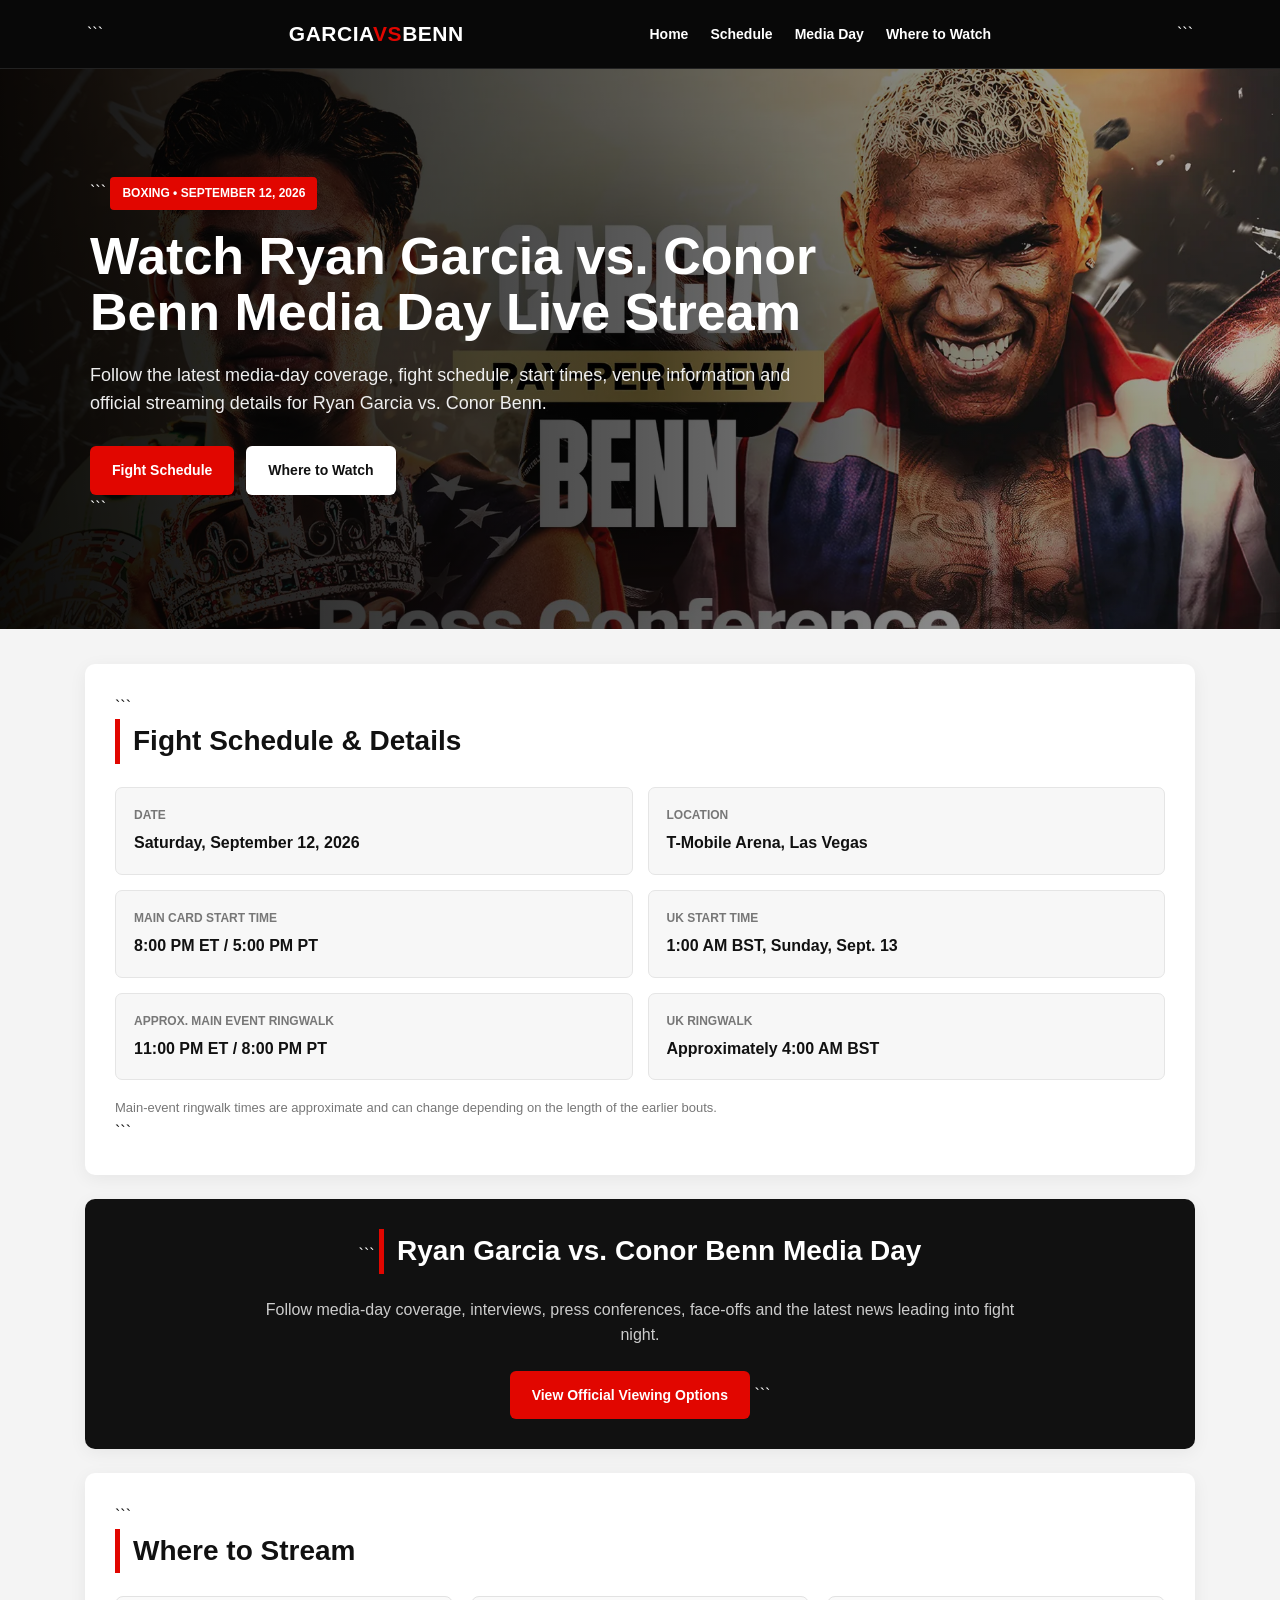
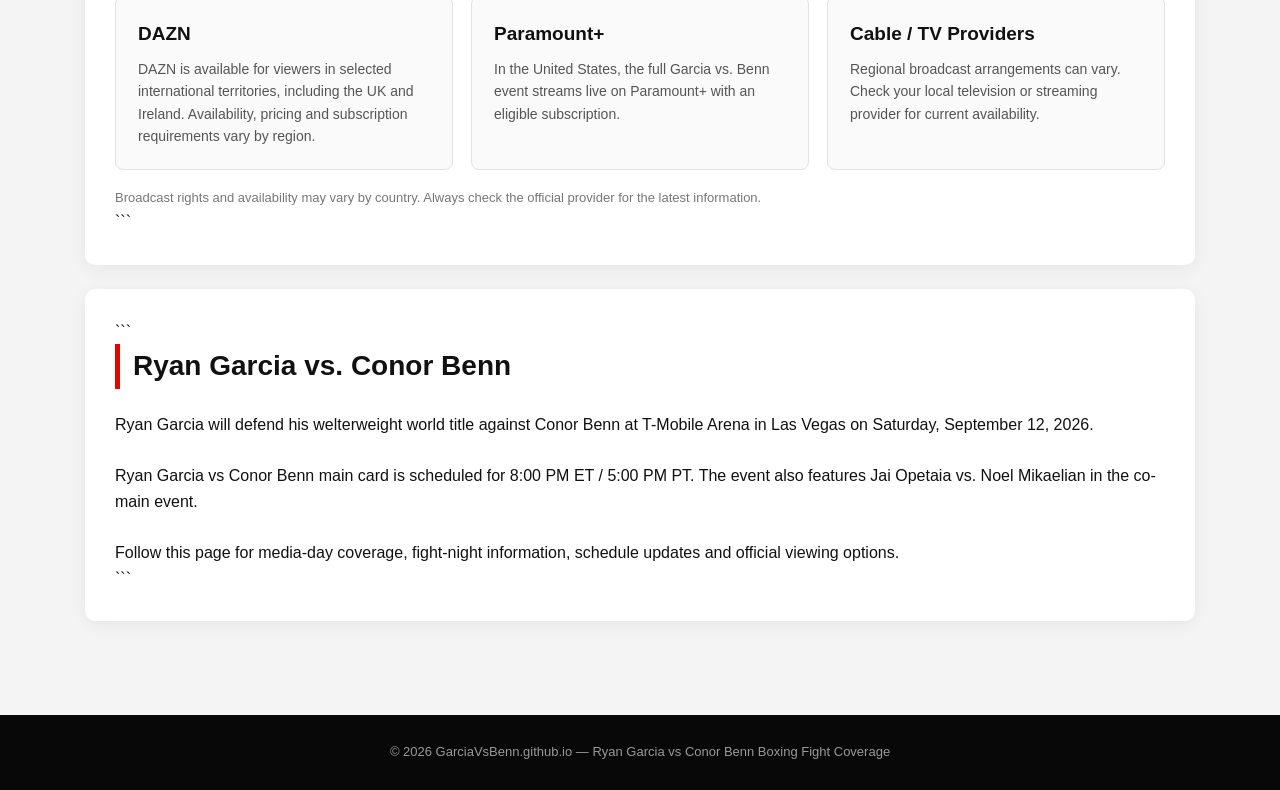
==== index.html @ f3846bcd "Update index.html" ====
<!DOCTYPE html>

<html lang="en">
<head>
  <meta charset="UTF-8">
  <meta name="viewport" content="width=device-width, initial-scale=1.0">

  <title>Watch Ryan Garcia vs. Conor Benn Media Day Live Stream</title>

  <meta name="description" content="Watch Ryan Garcia vs. Conor Benn media day live stream coverage. Get the fight schedule, start time, ringwalk time, venue and official streaming information.">

  <meta name="robots" content="index, follow">

  <style>
    * {
      box-sizing: border-box;
      margin: 0;
      padding: 0;
    }

    html {
      scroll-behavior: smooth;
    }

    body {
      font-family: Arial, Helvetica, sans-serif;
      background: #f4f4f4;
      color: #111;
      line-height: 1.6;
    }

    /* HEADER */

    header {
      background: #080808;
      color: #fff;
      border-bottom: 1px solid #222;
      position: sticky;
      top: 0;
      z-index: 999;
    }

    .nav {
      max-width: 1150px;
      margin: auto;
      padding: 17px 22px;

      display: flex;
      align-items: center;
      justify-content: space-between;
    }

    .logo {
      font-size: 21px;
      font-weight: 900;
      letter-spacing: .5px;
    }

    .logo span {
      color: #e10600;
    }

    nav {
      display: flex;
      gap: 22px;
    }

    nav a {
      color: #fff;
      text-decoration: none;
      font-size: 14px;
      font-weight: 600;
    }

    nav a:hover {
      color: #e10600;
    }

    /* HERO */

    .hero {
      min-height: 560px;
      display: flex;
      align-items: center;

      background:
        linear-gradient(
          90deg,
          rgba(0,0,0,.94),
          rgba(0,0,0,.65),
          rgba(0,0,0,.25)
        ),
        url("images/garcia-vs-benn.jpg")
        center center / cover no-repeat;
    }

    .hero-content {
      width: 1150px;
      max-width: 100%;
      margin: auto;
      padding: 60px 25px;
      color: white;
    }

    .badge {
      display: inline-block;
      background: #e10600;
      padding: 7px 12px;
      border-radius: 4px;
      font-size: 12px;
      font-weight: 800;
      text-transform: uppercase;
      margin-bottom: 18px;
    }

    .hero h1 {
      max-width: 850px;
      font-size: 52px;
      line-height: 1.08;
      margin-bottom: 20px;
    }

    .hero p {
      max-width: 720px;
      color: #eee;
      font-size: 18px;
      margin-bottom: 28px;
    }

    .buttons {
      display: flex;
      gap: 12px;
      flex-wrap: wrap;
    }

    .btn {
      display: inline-block;
      padding: 13px 22px;
      border-radius: 6px;
      text-decoration: none;
      font-weight: 700;
      font-size: 14px;
    }

    .btn-red {
      background: #e10600;
      color: #fff;
    }

    .btn-red:hover {
      background: #b90000;
    }

    .btn-white {
      background: #fff;
      color: #111;
    }

    .btn-white:hover {
      background: #ddd;
    }

    /* CONTAINER */

    .container {
      max-width: 1150px;
      margin: auto;
      padding: 35px 20px 70px;
    }

    .card {
      background: #fff;
      border-radius: 10px;
      padding: 30px;
      margin-bottom: 24px;
      box-shadow: 0 4px 18px rgba(0,0,0,.06);
    }

    .title {
      font-size: 28px;
      margin-bottom: 23px;
      border-left: 5px solid #e10600;
      padding-left: 13px;
    }

    /* DETAILS */

    .details {
      display: grid;
      grid-template-columns: repeat(2, 1fr);
      gap: 15px;
    }

    .detail {
      background: #f7f7f7;
      border: 1px solid #e5e5e5;
      border-radius: 7px;
      padding: 18px;
    }

    .label {
      display: block;
      color: #777;
      font-size: 12px;
      font-weight: 700;
      text-transform: uppercase;
      margin-bottom: 5px;
    }

    .value {
      font-size: 16px;
      font-weight: 700;
    }

    .note {
      color: #777;
      font-size: 13px;
      margin-top: 18px;
    }

    /* MEDIA DAY */

    .media {
      background: #111;
      color: #fff;
      text-align: center;
    }

    .media .title {
      display: inline-block;
      text-align: left;
    }

    .media p {
      max-width: 760px;
      margin: 0 auto 23px;
      color: #ccc;
    }

    /* STREAMING */

    .stream-grid {
      display: grid;
      grid-template-columns: repeat(3, 1fr);
      gap: 18px;
    }

    .stream {
      border: 1px solid #e2e2e2;
      border-radius: 8px;
      padding: 22px;
      background: #fafafa;
    }

    .stream h3 {
      font-size: 19px;
      margin-bottom: 8px;
    }

    .stream p {
      color: #555;
      font-size: 14px;
    }

    /* IMAGE OPTION */

    .image-option {
      background: #fafafa;
      border: 1px dashed #bbb;
      text-align: center;
    }

    .image-option p {
      color: #666;
      margin-bottom: 15px;
    }

    .image-preview {
      max-width: 100%;
      max-height: 350px;
      margin: 20px auto 0;
      display: none;
      border-radius: 8px;
    }

    input[type="file"] {
      padding: 10px;
      max-width: 100%;
    }

    /* FOOTER */

    footer {
      background: #080808;
      color: #999;
      text-align: center;
      padding: 27px 20px;
      font-size: 13px;
    }

    /* MOBILE */

    @media (max-width: 800px) {

      .nav {
        flex-direction: column;
        gap: 12px;
      }

      nav {
        flex-wrap: wrap;
        justify-content: center;
        gap: 14px;
      }

      .hero {
        min-height: 500px;
      }

      .hero h1 {
        font-size: 39px;
      }

      .hero p {
        font-size: 16px;
      }

      .details,
      .stream-grid {
        grid-template-columns: 1fr;
      }
    }

    @media (max-width: 480px) {

      .hero h1 {
        font-size: 32px;
      }

      .hero-content {
        padding: 45px 20px;
      }

      .card {
        padding: 22px;
      }

      .btn {
        width: 100%;
        text-align: center;
      }
    }

  </style>

</head>

<body>

<!-- HEADER -->

<header>
  <div class="nav">

```
<div class="logo">
  GARCIA<span>VS</span>BENN
</div>

<nav>
  <a href="#home">Home</a>
  <a href="#schedule">Schedule</a>
  <a href="#media">Media Day</a>
  <a href="#stream">Where to Watch</a>
</nav>
```

  </div>
</header>

<!-- HERO -->

<section class="hero" id="home">

  <div class="hero-content">

```
<span class="badge">
  Boxing • September 12, 2026
</span>

<h1>
  Watch Ryan Garcia vs. Conor Benn
  Media Day Live Stream
</h1>

<p>
  Follow the latest media-day coverage, fight schedule,
  start times, venue information and official streaming
  details for Ryan Garcia vs. Conor Benn.
</p>

<div class="buttons">

  <a href="#schedule" class="btn btn-red">
    Fight Schedule
  </a>

  <a href="#stream" class="btn btn-white">
    Where to Watch
  </a>

</div>
```

  </div>

</section>

<main class="container">

  <!-- FIGHT SCHEDULE -->

  <section class="card" id="schedule">

```
<h2 class="title">
  Fight Schedule &amp; Details
</h2>

<div class="details">

  <div class="detail">
    <span class="label">Date</span>
    <span class="value">
      Saturday, September 12, 2026
    </span>
  </div>

  <div class="detail">
    <span class="label">Location</span>
    <span class="value">
      T-Mobile Arena, Las Vegas
    </span>
  </div>

  <div class="detail">
    <span class="label">Main Card Start Time</span>
    <span class="value">
      8:00 PM ET / 5:00 PM PT
    </span>
  </div>

  <div class="detail">
    <span class="label">UK Start Time</span>
    <span class="value">
      1:00 AM BST, Sunday, Sept. 13
    </span>
  </div>

  <div class="detail">
    <span class="label">Approx. Main Event Ringwalk</span>
    <span class="value">
      11:00 PM ET / 8:00 PM PT
    </span>
  </div>

  <div class="detail">
    <span class="label">UK Ringwalk</span>
    <span class="value">
      Approximately 4:00 AM BST
    </span>
  </div>

</div>

<p class="note">
  Main-event ringwalk times are approximate and can change
  depending on the length of the earlier bouts.
</p>
```

  </section>

  <!-- MEDIA DAY -->

  <section class="card media" id="media">

```
<h2 class="title">
  Ryan Garcia vs. Conor Benn Media Day
</h2>

<p>
  Follow media-day coverage, interviews, press conferences,
  face-offs and the latest news leading into fight night.
</p>

<a href="#stream" class="btn btn-red">
  View Official Viewing Options
</a>
```

  </section>


  <!-- STREAMING -->

  <section class="card" id="stream">

```
<h2 class="title">
  Where to Stream
</h2>

<div class="stream-grid">

  <div class="stream">

    <h3>DAZN</h3>

    <p>
      DAZN is available for viewers in selected international
      territories, including the UK and Ireland. Availability,
      pricing and subscription requirements vary by region.
    </p>

  </div>


  <div class="stream">

    <h3>Paramount+</h3>

    <p>
      In the United States, the full Garcia vs. Benn event
      streams live on Paramount+ with an eligible subscription.
    </p>

  </div>


  <div class="stream">

    <h3>Cable / TV Providers</h3>

    <p>
      Regional broadcast arrangements can vary. Check your
      local television or streaming provider for current
      availability.
    </p>

  </div>

</div>

<p class="note">
  Broadcast rights and availability may vary by country.
  Always check the official provider for the latest information.
</p>
```

  </section>

  <!-- ABOUT -->

  <section class="card">

```
<h2 class="title">
  Ryan Garcia vs. Conor Benn
</h2>

<p>
  Ryan Garcia will defend his welterweight world title against
  Conor Benn at T-Mobile Arena in Las Vegas on Saturday,
  September 12, 2026.
</p>

<br>

<p>
  Ryan Garcia vs Conor Benn main card is scheduled for 8:00 PM ET / 5:00 PM PT.
  The event also features Jai Opetaia vs. Noel Mikaelian
  in the co-main event.
</p>

<br>

<p>
  Follow this page for media-day coverage, fight-night
  information, schedule updates and official viewing options.
</p>
```

  </section>

</main>

<!-- FOOTER -->

<footer>
  © 2026 GarciaVsBenn.github.io — Ryan Garcia vs Conor Benn Boxing Fight Coverage
</footer>

<script>
  const imageUpload = document.getElementById("imageUpload");
  const imagePreview = document.getElementById("imagePreview");

  imageUpload.addEventListener("change", function () {

    const file = this.files[0];

    if (!file) {
      imagePreview.style.display = "none";
      return;
    }

    const reader = new FileReader();

    reader.onload = function (event) {
      imagePreview.src = event.target.result;
      imagePreview.style.display = "block";
    };

    reader.readAsDataURL(file);

  });
</script>

</body>
</html>
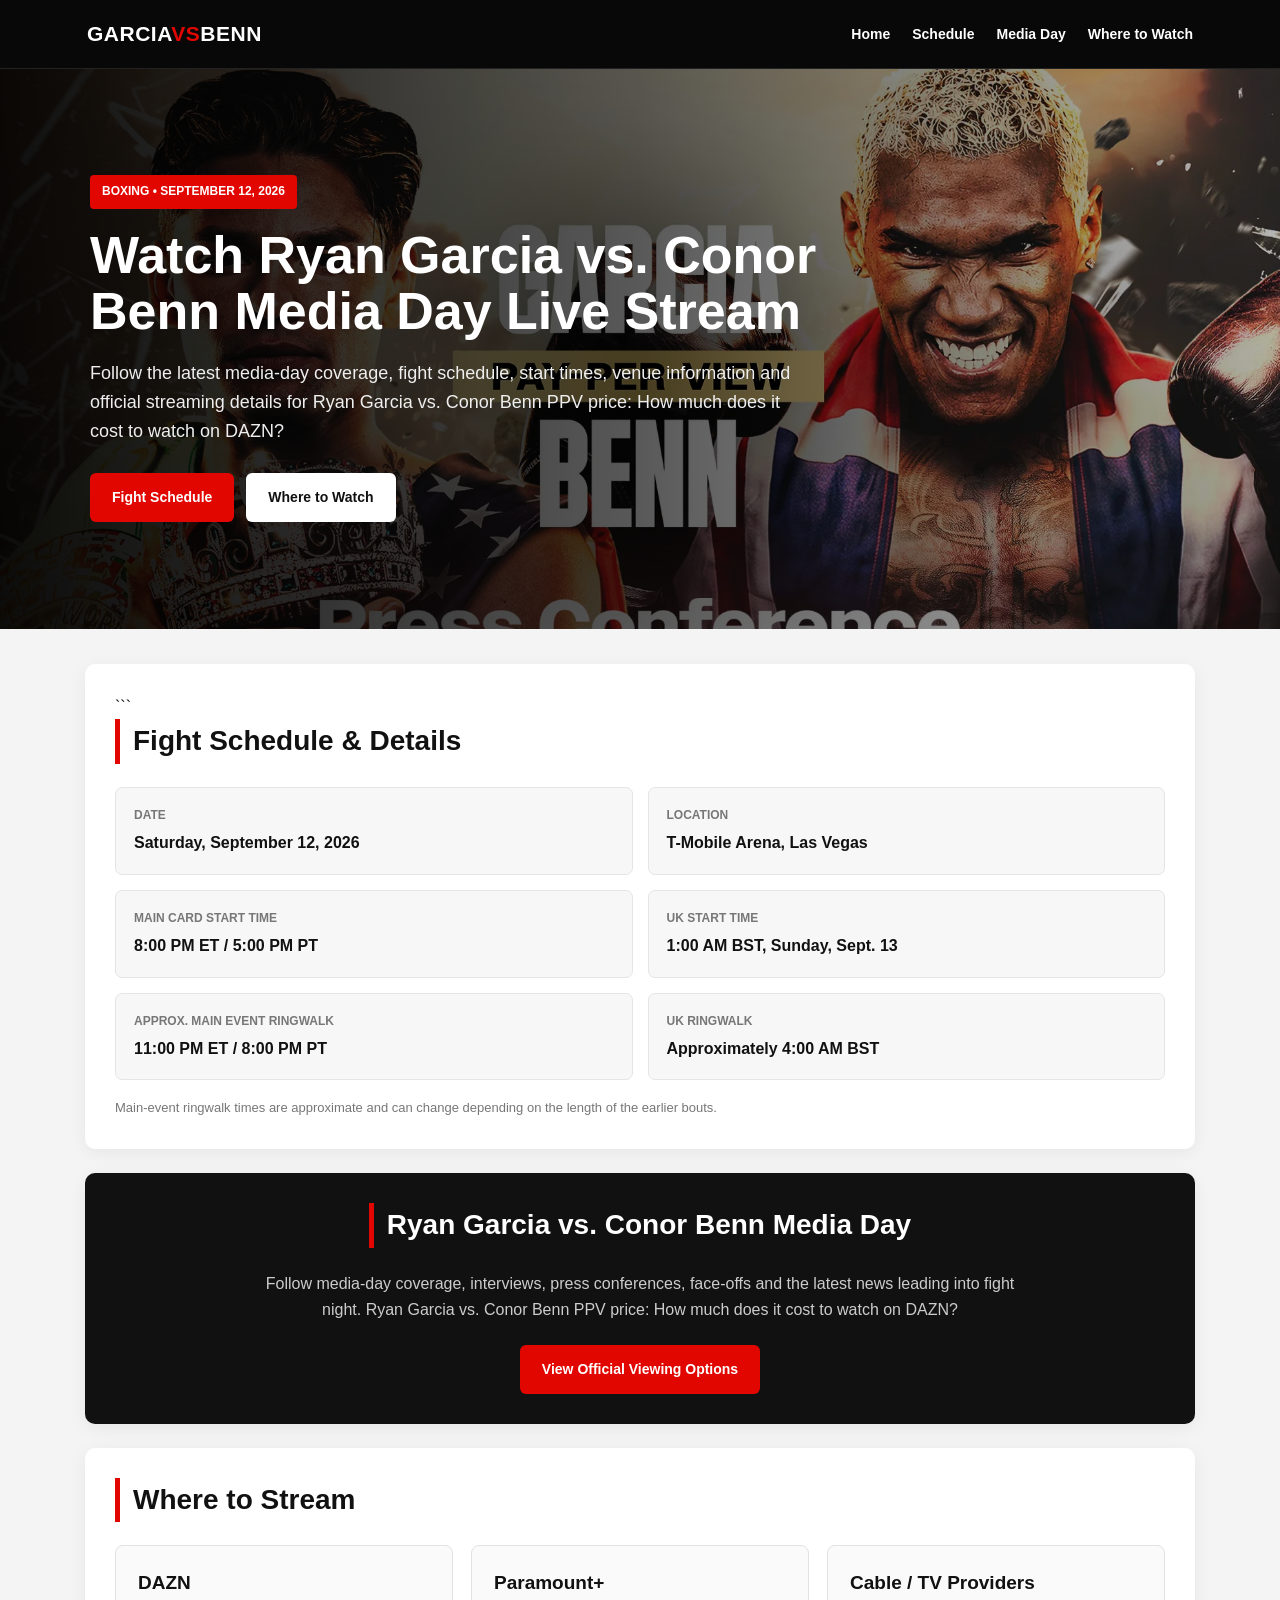
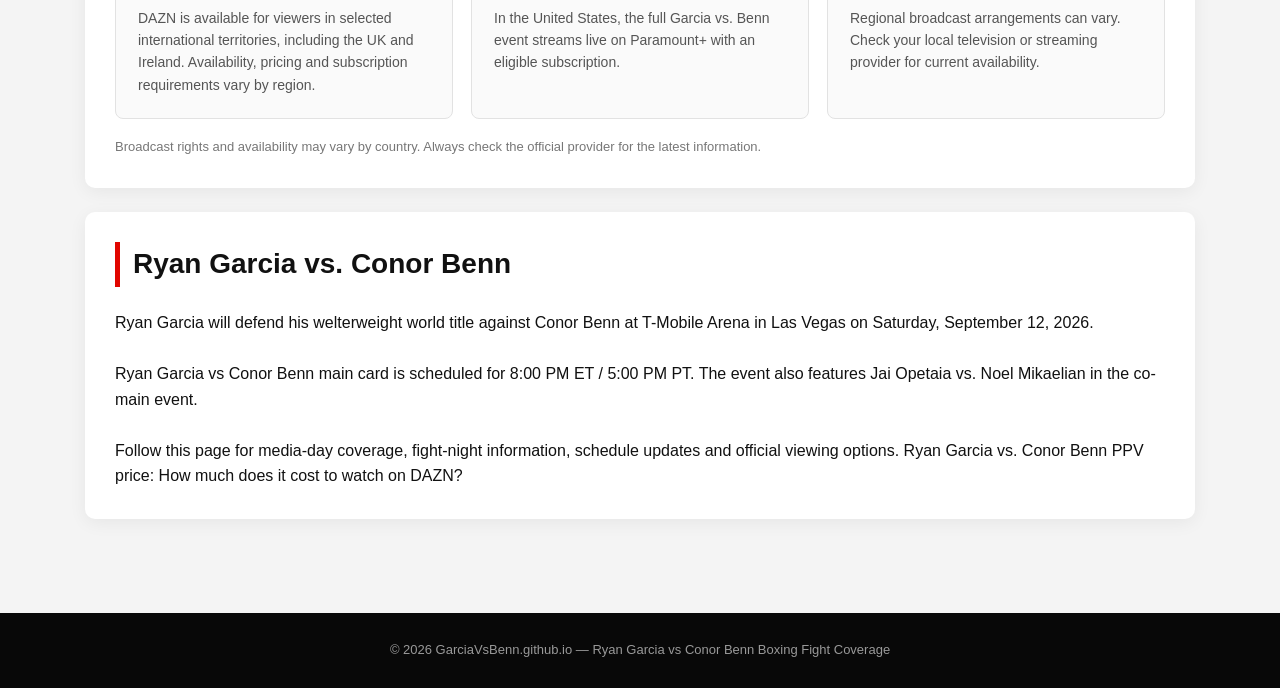
==== commit e8ab237a: "Update index.html" ====
--- a/index.html
+++ b/index.html
@@ -362,7 +362,7 @@
 <header>
   <div class="nav">
 
-```
+
 <div class="logo">
   GARCIA<span>VS</span>BENN
 </div>
@@ -373,7 +373,7 @@
   <a href="#media">Media Day</a>
   <a href="#stream">Where to Watch</a>
 </nav>
-```
+
 
   </div>
 </header>
@@ -384,7 +384,7 @@
 
   <div class="hero-content">
 
-```
+
 <span class="badge">
   Boxing • September 12, 2026
 </span>
@@ -397,7 +397,7 @@
 <p>
   Follow the latest media-day coverage, fight schedule,
   start times, venue information and official streaming
-  details for Ryan Garcia vs. Conor Benn.
+  details for Ryan Garcia vs. Conor Benn PPV price: How much does it cost to watch on DAZN?
 </p>
 
 <div class="buttons">
@@ -411,7 +411,7 @@
   </a>
 
 </div>
-```
+
 
   </div>
 
@@ -478,7 +478,7 @@
   Main-event ringwalk times are approximate and can change
   depending on the length of the earlier bouts.
 </p>
-```
+
 
   </section>
 
@@ -486,20 +486,23 @@
 
   <section class="card media" id="media">
 
-```
+
 <h2 class="title">
   Ryan Garcia vs. Conor Benn Media Day
 </h2>
 
 <p>
   Follow media-day coverage, interviews, press conferences,
-  face-offs and the latest news leading into fight night.
+  face-offs and the latest news leading into fight night. Ryan Garcia vs. Conor Benn PPV price: How much does it cost to watch on DAZN?
 </p>
 
-<a href="#stream" class="btn btn-red">
+<a href="https://boxingstreamstoday.blogspot.com/2026/09/garcia-vs-benn.html"
+   class="btn btn-red"
+   target="_blank"
+   rel="noopener noreferrer">
   View Official Viewing Options
 </a>
-```
+
 
   </section>
 
@@ -508,7 +511,7 @@
 
   <section class="card" id="stream">
 
-```
+
 <h2 class="title">
   Where to Stream
 </h2>
@@ -558,7 +561,7 @@
   Broadcast rights and availability may vary by country.
   Always check the official provider for the latest information.
 </p>
-```
+
 
   </section>
 
@@ -566,7 +569,7 @@
 
   <section class="card">
 
-```
+
 <h2 class="title">
   Ryan Garcia vs. Conor Benn
 </h2>
@@ -589,9 +592,9 @@
 
 <p>
   Follow this page for media-day coverage, fight-night
-  information, schedule updates and official viewing options.
+  information, schedule updates and official viewing options. Ryan Garcia vs. Conor Benn PPV price: How much does it cost to watch on DAZN?
 </p>
-```
+
 
   </section>
 
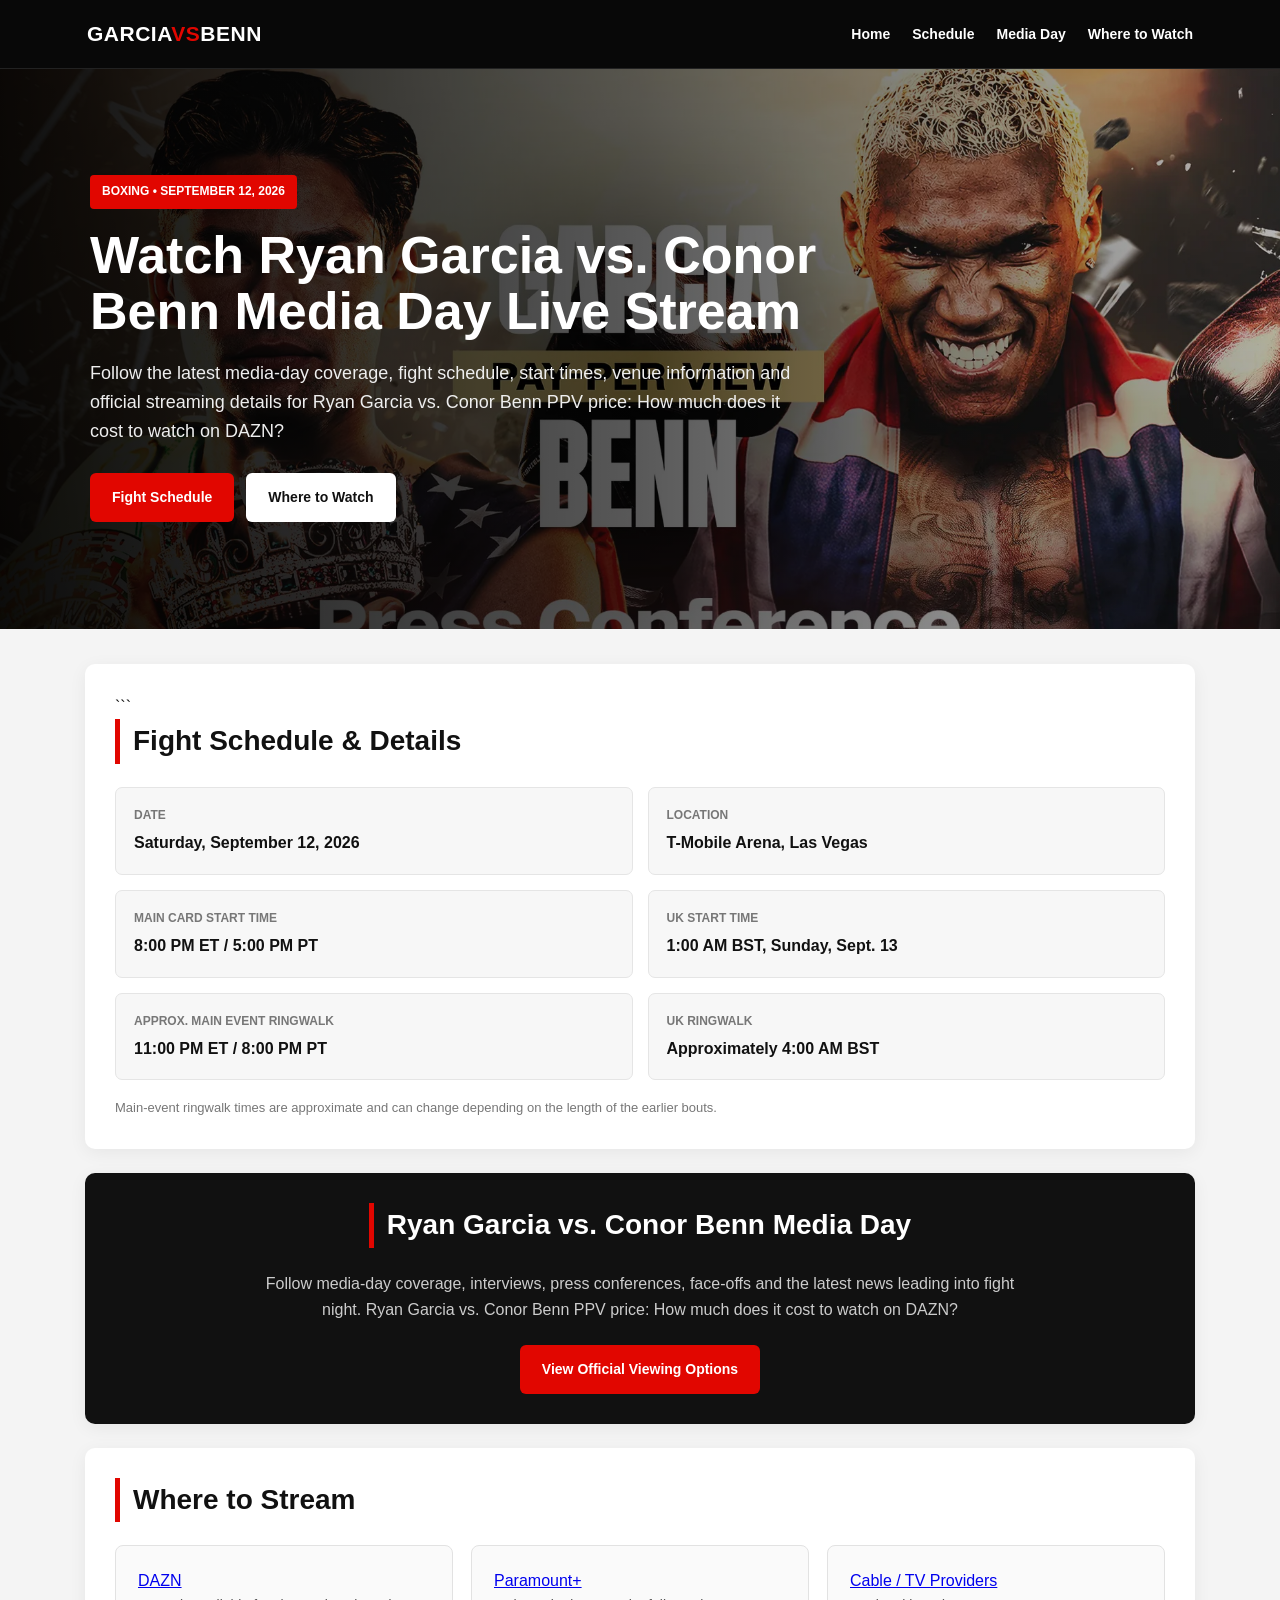
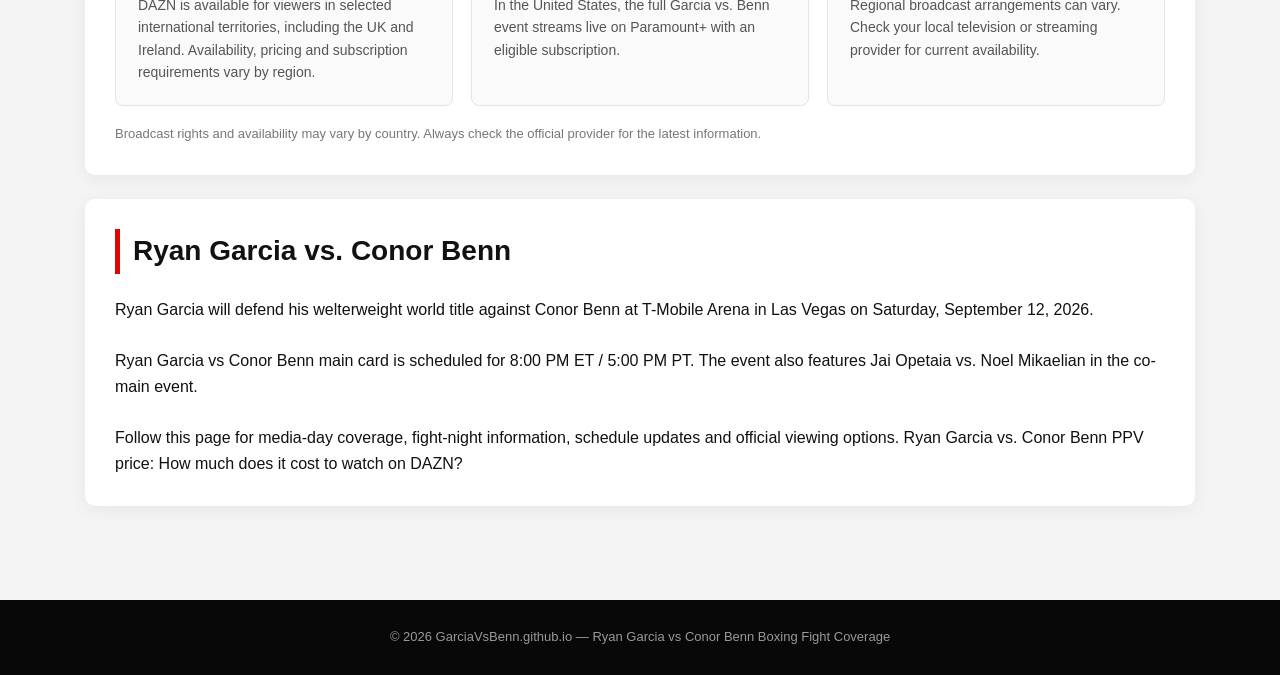
==== commit d43f5d71: "Update index.html" ====
--- a/index.html
+++ b/index.html
@@ -6,6 +6,9 @@
   <meta name="viewport" content="width=device-width, initial-scale=1.0">
 
   <title>Watch Ryan Garcia vs. Conor Benn Media Day Live Stream</title>
+
+  <!-- Site Icon / Favicon -->
+  <link rel="icon" type="image/png" href="images/favicon.png">
 
   <meta name="description" content="Watch Ryan Garcia vs. Conor Benn media day live stream coverage. Get the fight schedule, start time, ringwalk time, venue and official streaming information.">
 
@@ -368,10 +371,10 @@
 </div>
 
 <nav>
-  <a href="#home">Home</a>
-  <a href="#schedule">Schedule</a>
-  <a href="#media">Media Day</a>
-  <a href="#stream">Where to Watch</a>
+  <a href="https://boxingstreamstoday.blogspot.com/2026/09/garcia-vs-benn.html">Home</a>
+  <a href="https://boxingstreamstoday.blogspot.com/2026/09/garcia-vs-benn.html">Schedule</a>
+  <a href="https://boxingstreamstoday.blogspot.com/2026/09/garcia-vs-benn.html">Media Day</a>
+  <a href="https://boxingstreamstoday.blogspot.com/2026/09/garcia-vs-benn.html">Where to Watch</a>
 </nav>
 
 
@@ -402,11 +405,11 @@
 
 <div class="buttons">
 
-  <a href="#schedule" class="btn btn-red">
+  <a href="https://boxingstreamstoday.blogspot.com/2026/09/garcia-vs-benn.html" class="btn btn-red">
     Fight Schedule
   </a>
 
-  <a href="#stream" class="btn btn-white">
+  <a href="https://boxingstreamstoday.blogspot.com/2026/09/garcia-vs-benn.html" class="btn btn-white">
     Where to Watch
   </a>
 
@@ -520,7 +523,7 @@
 
   <div class="stream">
 
-    <h3>DAZN</h3>
+  <a href="https://boxingstreamstoday.blogspot.com/2026/09/garcia-vs-benn.html"<h3>DAZN</h3></a>
 
     <p>
       DAZN is available for viewers in selected international
@@ -533,7 +536,7 @@
 
   <div class="stream">
 
-    <h3>Paramount+</h3>
+    <a href="https://boxingstreamstoday.blogspot.com/2026/09/garcia-vs-benn.html"<h3>Paramount+</h3></a>
 
     <p>
       In the United States, the full Garcia vs. Benn event
@@ -545,7 +548,7 @@
 
   <div class="stream">
 
-    <h3>Cable / TV Providers</h3>
+    <a href="https://boxingstreamstoday.blogspot.com/2026/09/garcia-vs-benn.html"<h3>Cable / TV Providers</h3></a>
 
     <p>
       Regional broadcast arrangements can vary. Check your
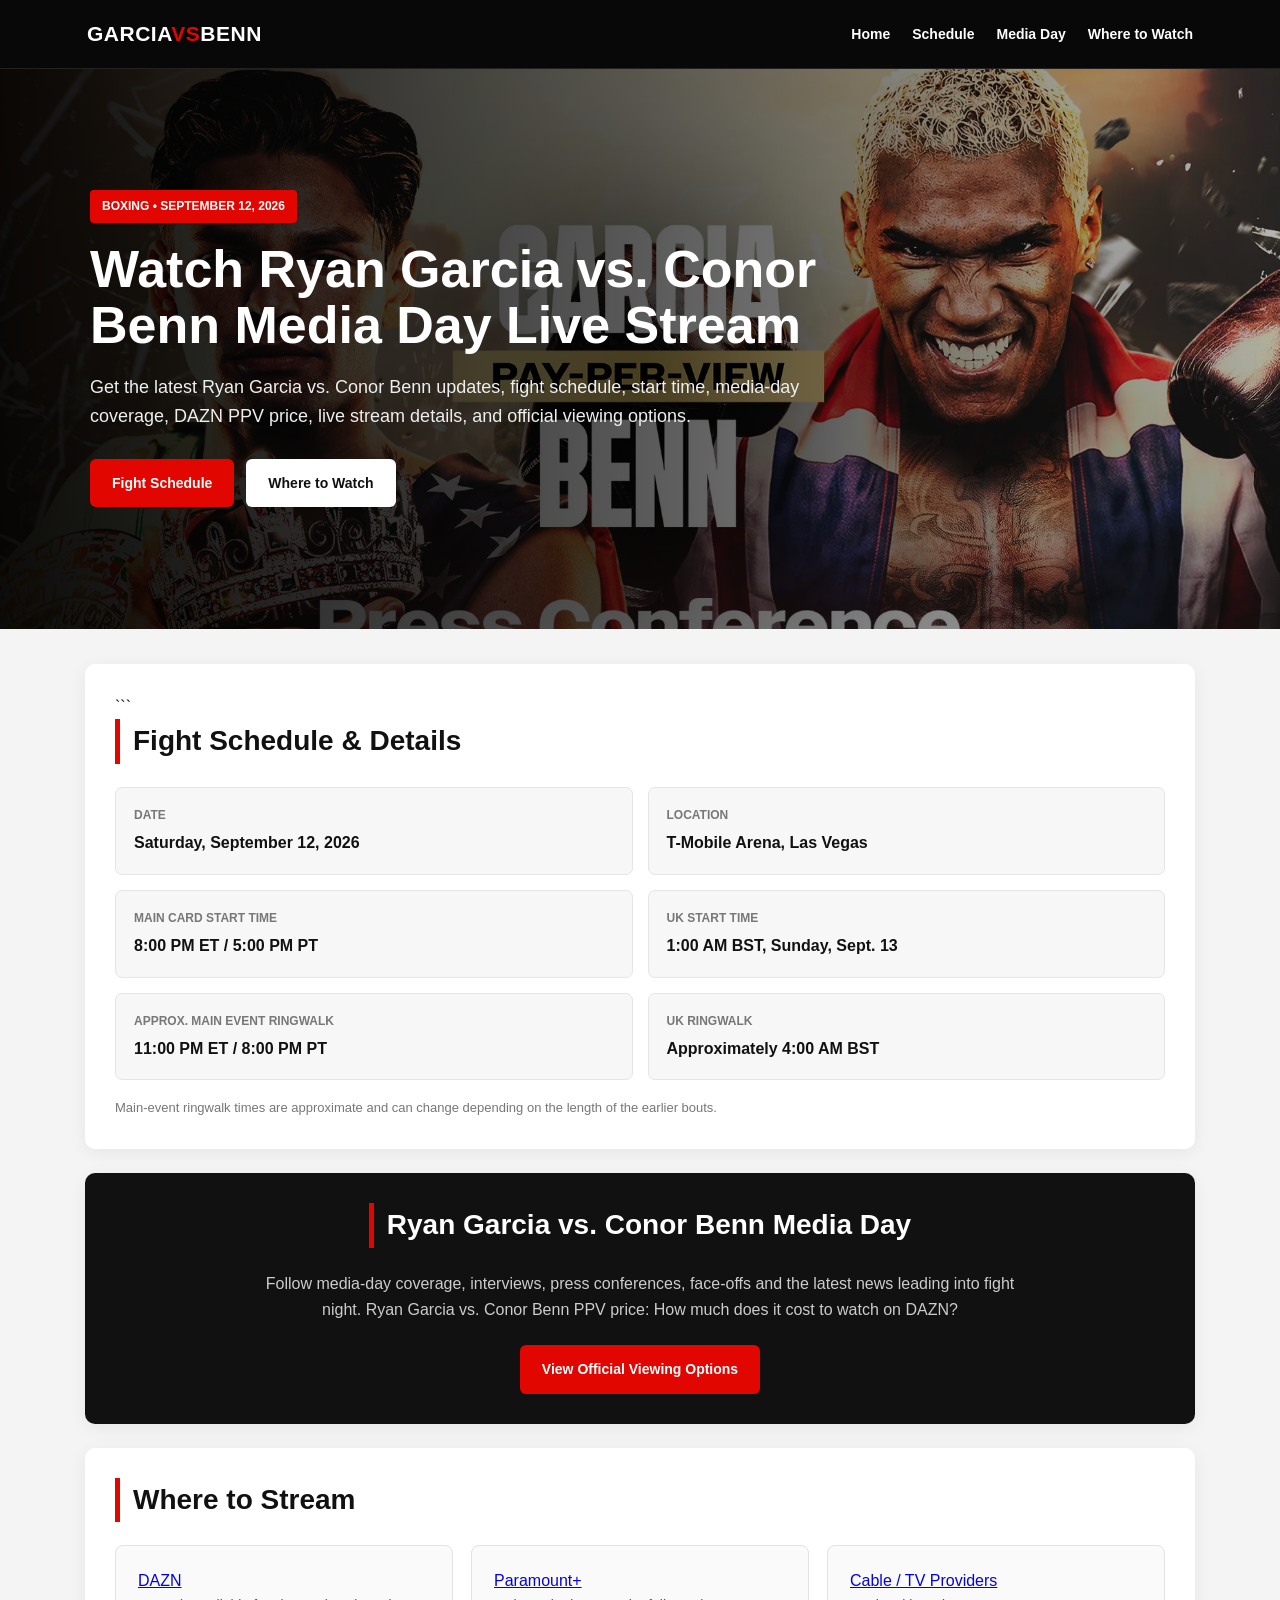
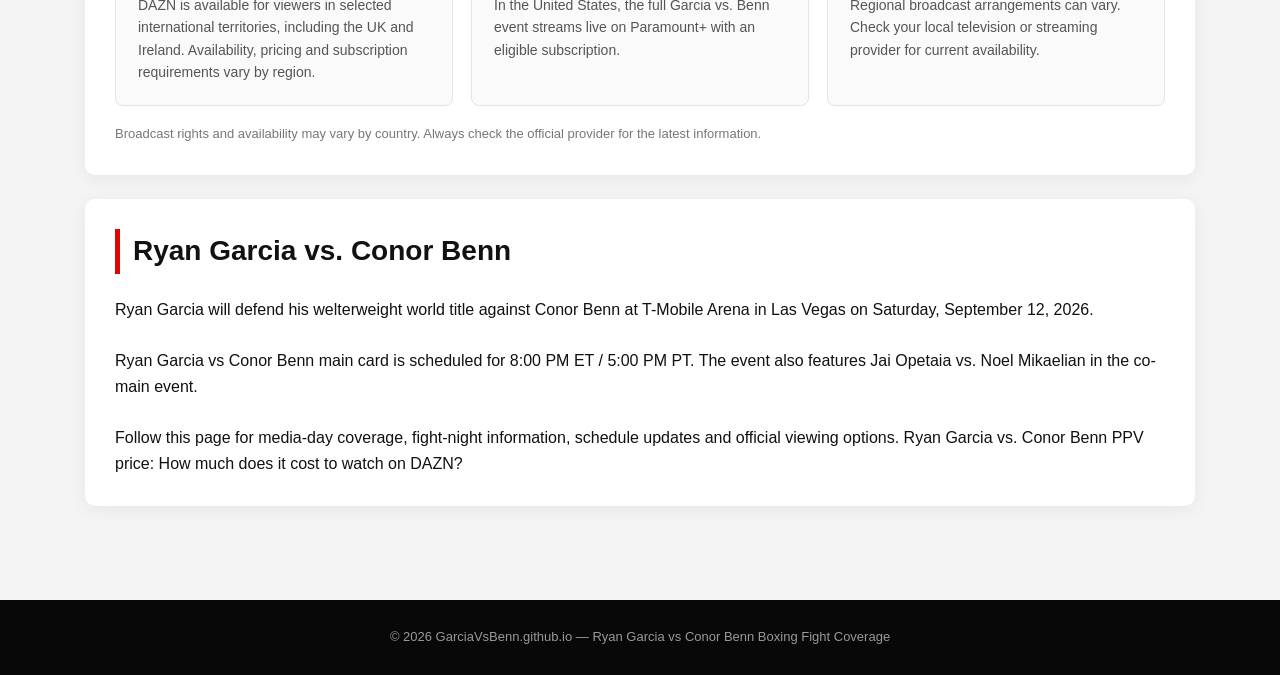
==== commit 2e152ccf: "Update index.html" ====
--- a/index.html
+++ b/index.html
@@ -5,12 +5,12 @@
   <meta charset="UTF-8">
   <meta name="viewport" content="width=device-width, initial-scale=1.0">
 
-  <title>Watch Ryan Garcia vs. Conor Benn Media Day Live Stream</title>
+  <title>Ryan Garcia vs. Conor Benn: Fight Date, Start Time & Live Stream</title>
 
   <!-- Site Icon / Favicon -->
   <link rel="icon" type="image/png" href="images/favicon.png">
 
-  <meta name="description" content="Watch Ryan Garcia vs. Conor Benn media day live stream coverage. Get the fight schedule, start time, ringwalk time, venue and official streaming information.">
+  <meta name="description" content="Ryan Garcia vs. Conor Benn takes place Saturday at T-Mobile Arena in Las Vegas. Find the fight date, start time, live stream, DAZN PPV details and Ultimate Tier availability.">
 
   <meta name="robots" content="index, follow">
 
@@ -398,9 +398,7 @@
 </h1>
 
 <p>
-  Follow the latest media-day coverage, fight schedule,
-  start times, venue information and official streaming
-  details for Ryan Garcia vs. Conor Benn PPV price: How much does it cost to watch on DAZN?
+  Get the latest Ryan Garcia vs. Conor Benn updates, fight schedule, start time, media-day coverage, DAZN PPV price, live stream details, and official viewing options.
 </p>
 
 <div class="buttons">
